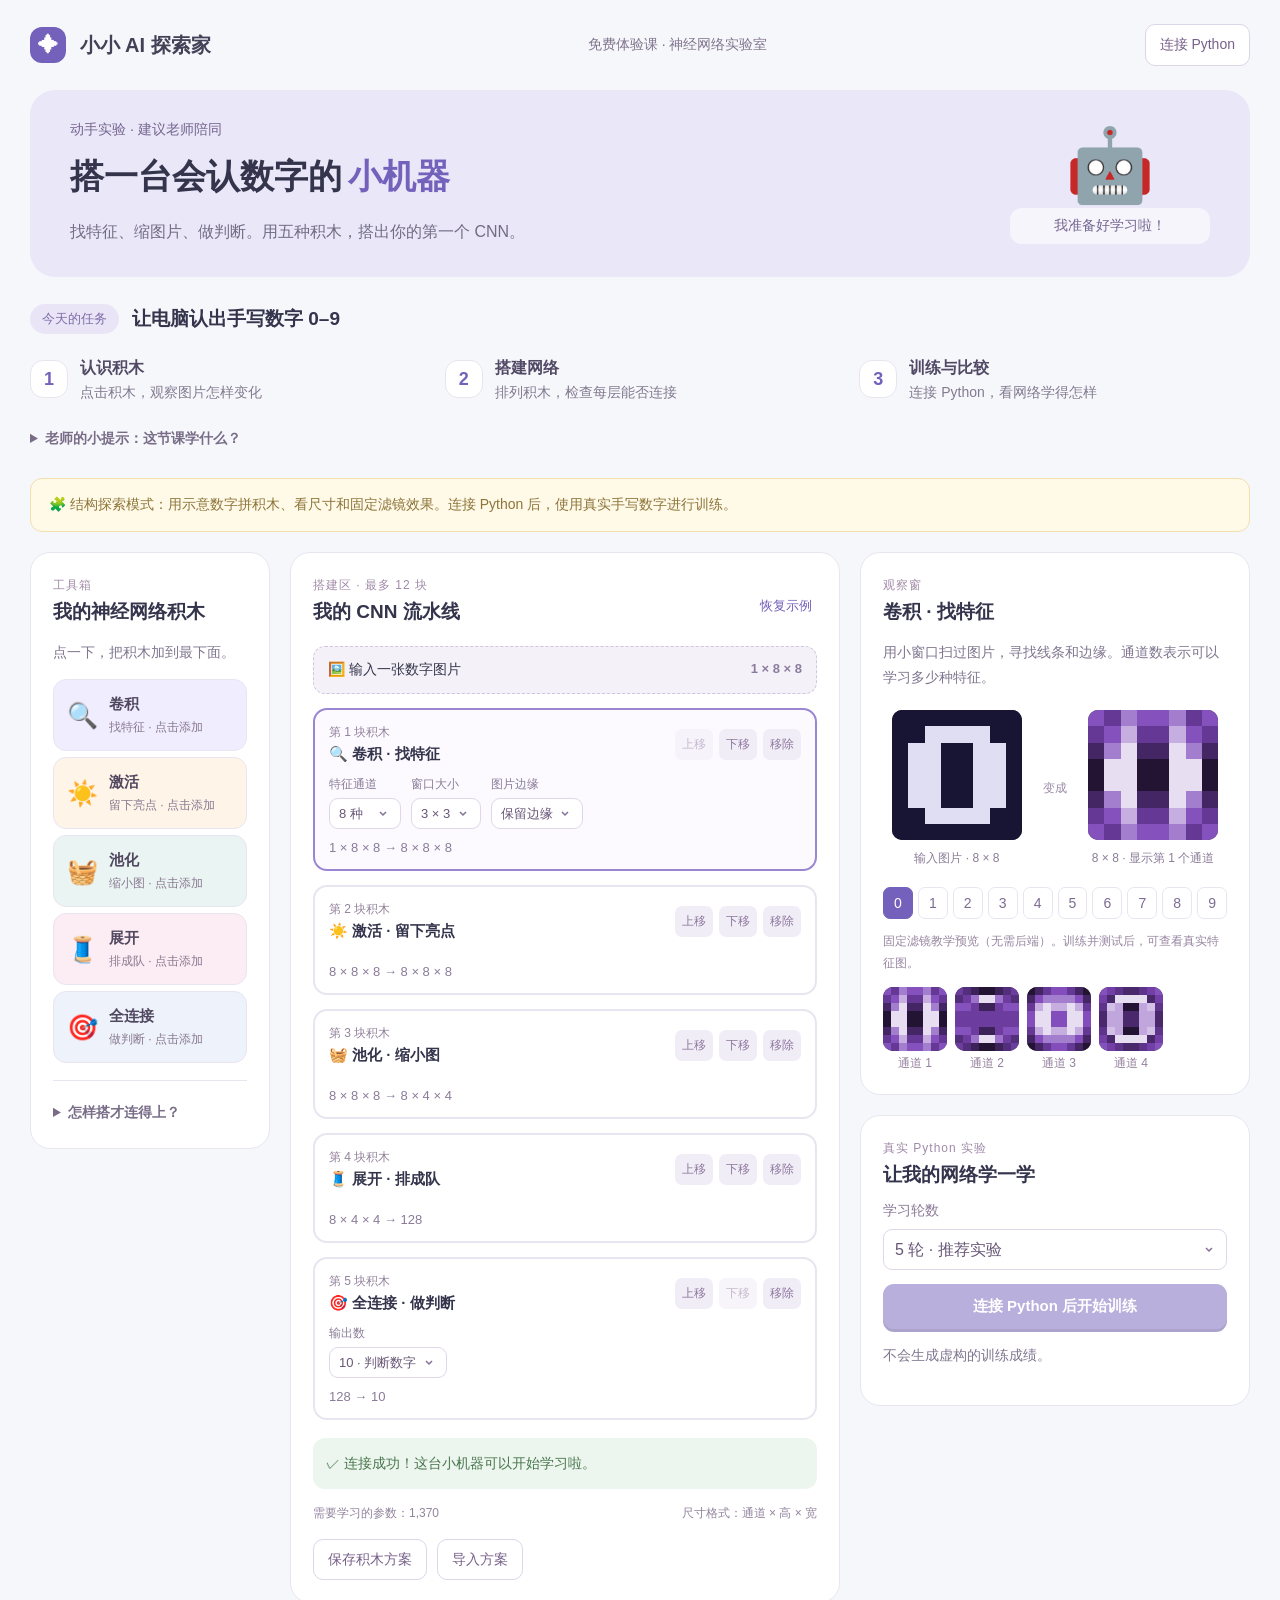
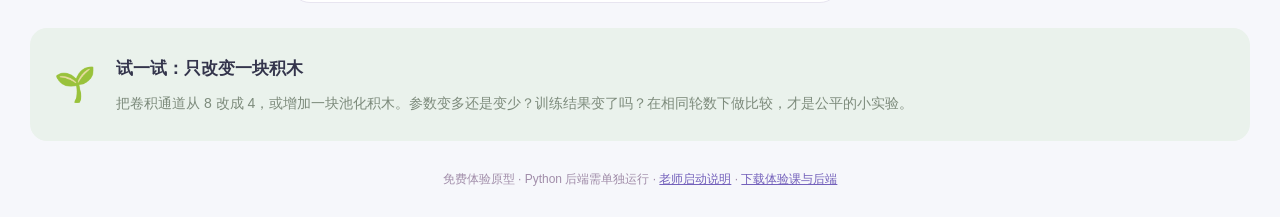
==== cnn.html @ 0d221bbd "Add interactive CNN trial lesson and Python training backend" ====
<!doctype html>
<html lang="zh-CN"><head><meta charset="utf-8"><meta name="viewport" content="width=device-width,initial-scale=1"><title>小小 CNN 搭建师 · 免费体验课</title><meta name="description" content="拼接卷积、激活、池化、展开和全连接模块，用 Python 和 PyTorch 训练自己的数字识别网络。"><link rel="stylesheet" href="cnn.css"></head>
<body><header><a class="brand" href="index.html"><span>✦</span> 小小 AI 探索家</a><span class="course-label">免费体验课 · 神经网络实验室</span><button id="connection-button" class="secondary">连接 Python</button></header>
<main><section class="hero"><div><span class="eyebrow">动手实验 · 建议老师陪同</span><h1>搭一台会认数字的<span>小机器</span></h1><p>找特征、缩图片、做判断。用五种积木，搭出你的第一个 CNN。</p></div><div class="hero-robot" aria-hidden="true">🤖<span>我准备好学习啦！</span></div></section>
<section class="lesson"><div class="lesson-head"><span class="pill">今天的任务</span><h2>让电脑认出手写数字 0–9</h2></div><div class="steps"><div><b>1</b><span><strong>认识积木</strong>点击积木，观察图片怎样变化</span></div><div><b>2</b><span><strong>搭建网络</strong>排列积木，检查每层能否连接</span></div><div><b>3</b><span><strong>训练与比较</strong>连接 Python，看网络学得怎样</span></div></div><details><summary>老师的小提示：这节课学什么？</summary><p>先用“找特征、缩小、展开、做判断”理解流程，再认识卷积、激活、池化和全连接的专业名称。建议第一次保持默认网络，只改变一个参数，比较两次实验。幼儿可由老师操作训练，重点观察图片的变化。</p><p>训练使用 sklearn 自带的 8×8 手写数字数据，固定划分 1437 张训练图片和 360 张测试图片。准确率来自独立测试图片，不保证每次都能识别正确。</p></details></section>
<div class="mode-banner" id="mode-banner" role="status">🧩 结构探索模式：用示意数字拼积木、看尺寸和固定滤镜效果。连接 Python 后，使用真实手写数字进行训练。</div>
<section class="workspace"><aside class="panel palette"><div class="panel-heading"><span class="small-label">工具箱</span><h2>我的神经网络积木</h2></div><p class="muted">点一下，把积木加到最下面。</p><div id="palette"></div><details class="guide"><summary>怎样搭才连得上？</summary><p>卷积 / 激活 / 池化 → 展开 → 全连接。</p><p>最后一块全连接的输出数要设成 10，表示数字 0–9。先试默认组合，再慢慢改。</p></details></aside>
<section class="panel builder"><div class="panel-heading builder-heading"><div><span class="small-label">搭建区 · 最多 12 块</span><h2>我的 CNN 流水线</h2></div><button class="text-button" id="reset">恢复示例</button></div><div class="input-node"><span>🖼️ 输入一张数字图片</span><b>1 × 8 × 8</b></div><div id="layers"></div><div id="validation" class="validation" role="status"></div><div class="network-stats"><span id="param-count"></span><span>尺寸格式：通道 × 高 × 宽</span></div><div class="file-controls"><button id="export" class="secondary">保存积木方案</button><label class="file-button">导入方案<input id="import" type="file" accept=".json,application/json"></label></div></section>
<aside class="right-column"><section class="panel observer"><div class="panel-heading"><span class="small-label">观察窗</span><h2 id="observer-title">图片怎样变了？</h2></div><p class="muted" id="observer-desc">点击一块积木，看看它的作用。</p><div class="image-pair"><div><canvas id="input-canvas" width="160" height="160" aria-label="输入数字图片"></canvas><small>输入图片 · 8 × 8</small></div><span class="separator">变成</span><div><canvas id="output-canvas" width="160" height="160" aria-label="当前层的输出"></canvas><small id="output-size">输出特征图</small></div></div><div class="sample-choices" id="sample-choices" role="group" aria-label="选择数字图片"></div><p class="notice" id="preview-note">这里使用固定滤镜演示模块作用，不是训练后的结果。</p><div id="feature-maps" class="feature-maps"></div></section>
<section class="panel training"><div class="panel-heading"><span class="small-label">真实 Python 实验</span><h2>让我的网络学一学</h2></div><label for="epochs">学习轮数</label><select id="epochs"><option value="1">1 轮 · 快速看看</option><option value="3">3 轮 · 小试身手</option><option value="5" selected>5 轮 · 推荐实验</option><option value="8">8 轮 · 多学一会儿</option></select><button id="train" class="primary" disabled>连接 Python 后开始训练</button><button id="cancel" class="secondary" hidden>停止这次实验</button><p id="training-status" class="muted" aria-live="polite">不会生成虚构的训练成绩。</p><div id="metrics" hidden><div class="metrics-row"><div><small>测试集准确率</small><strong id="accuracy">—</strong></div><div><small>训练损失</small><strong id="loss">—</strong></div></div><svg id="chart" viewBox="0 0 300 110" role="img" aria-label="各轮测试准确率变化"></svg><p class="notice">横轴：学习轮次 · 纵轴：测试准确率（0–100%）。训练损失越低，表示模型对训练图片的判断更接近正确答案。</p></div><div id="prediction" class="prediction" hidden></div><div id="history" class="history"></div></section></aside></section>
<section class="challenge"><span>🌱</span><div><h2>试一试：只改变一块积木</h2><p>把卷积通道从 8 改成 4，或增加一块池化积木。参数变多还是变少？训练结果变了吗？在相同轮数下做比较，才是公平的小实验。</p></div></section><footer>免费体验原型 · Python 后端需单独运行 · <a href="cnn-backend/使用说明.txt">老师启动说明</a> · <a href="cnn-backend/体验课源码.zip">下载体验课与后端</a></footer></main>
<dialog id="connection"><div class="dialog-heading"><h2>连接 Python 实验室</h2><button id="close-connection" class="text-button" aria-label="关闭">关闭</button></div><p>网页负责拼积木，Python 负责真实训练。先按启动说明运行老师电脑上的后端。</p><form id="connect-form"><label for="api-url">后端地址</label><input id="api-url" type="url" required placeholder="http://127.0.0.1:8000"><label for="api-token">连接口令（老师设置后才需要）</label><input id="api-token" type="password" autocomplete="off" placeholder="只在当前页面内存中使用"><p class="notice">本机实验推荐直接打开 Python 提供的页面，避免浏览器限制从 HTTPS 网站访问本机。云端后端请使用 HTTPS。</p><div class="dialog-actions"><button class="primary" id="connect-submit">检查并连接</button><button type="button" class="secondary" id="disconnect">断开连接</button></div></form><p id="connection-status" role="status"></p><p><a href="http://127.0.0.1:8000/" target="_blank" rel="noopener noreferrer">已启动本机后端？打开本机体验课</a></p><p><a href="cnn-backend/使用说明.txt">查看启动说明</a></p></dialog><div id="toast" role="status"></div><script src="cnn-core.js"></script><script src="cnn.js"></script></body></html>
---- cnn.css ----
:root{font-family:"Microsoft YaHei","PingFang SC",sans-serif;color:#34354c;background:#f6f7fb;font-size:16px;--purple:#7461bb;--line:#e8e5f0}*{box-sizing:border-box}body{margin:0}button,input,select{font:inherit}button,a,input,select,summary{touch-action:manipulation}button{cursor:pointer;transition:background .15s,transform .15s}button:hover:not(:disabled){transform:translateY(-1px)}button:disabled{opacity:.5;cursor:not-allowed}button:focus-visible,a:focus-visible,input:focus-visible,select:focus-visible,summary:focus-visible{outline:3px solid #987acb;outline-offset:3px}button[hidden],[hidden]{display:none!important}header{max-width:1440px;margin:auto;height:90px;padding:0 30px;display:flex;align-items:center;justify-content:space-between;gap:18px}.brand{font-weight:bold;color:#434057;text-decoration:none;font-size:20px}.brand>span{display:inline-grid;place-items:center;width:36px;height:36px;background:var(--purple);color:white;border-radius:12px;margin-right:8px}.course-label{font-size:14px;color:#81758e}main{max-width:1440px;margin:auto;padding:0 30px}.hero{border-radius:25px;background:#eae7f8;display:flex;align-items:center;justify-content:space-between;padding:30px 40px;gap:20px}.eyebrow{color:#76658f;font-size:14px}h1{font-size:34px;margin:12px 0;line-height:1.5}h1 span{color:var(--purple);margin-left:6px}.hero p{color:#736c85;line-height:1.8;margin-bottom:0}.hero-robot{font-size:72px;text-align:center;min-width:200px}.hero-robot span{display:block;font-size:14px;color:#76658f;background:#fff9;border-radius:12px;padding:9px}h2{font-size:19px;line-height:1.5;margin:4px 0 12px}.lesson{margin:27px 0}.lesson-head{display:flex;align-items:center;gap:13px}.lesson-head h2{margin:0}.pill{font-size:13px;color:#7e6caa;background:#eae5f6;padding:6px 12px;border-radius:20px}.steps{display:grid;grid-template-columns:repeat(3,1fr);gap:24px;margin:20px 0}.steps>div{display:flex;gap:12px;align-items:center;font-size:14px;color:#837a90;line-height:1.7}.steps b{width:38px;height:38px;display:grid;place-items:center;background:#fff;border:1px solid var(--line);border-radius:13px;flex-shrink:0;color:var(--purple);font-size:18px}.steps strong{display:block;color:#524a65;font-size:16px}details{font-size:14px;color:#786c87;line-height:1.9}summary{cursor:pointer;font-weight:bold}details p{margin:10px 0}.mode-banner{background:#fff9e8;border:1px solid #f2dfad;color:#8d7538;border-radius:12px;padding:13px 18px;font-size:14px;line-height:1.8;margin:20px 0}.mode-banner.connected{background:#edf6ee;border-color:#d5e8d6;color:#477654}.workspace{display:grid;grid-template-columns:240px minmax(310px,1fr) minmax(320px,390px);gap:20px;align-items:start}.panel{border:1px solid var(--line);border-radius:20px;background:#fff;padding:22px;min-width:0}.panel-heading{margin-bottom:8px}.small-label{font-size:12px;letter-spacing:1px;color:#a08ba8}.muted{font-size:14px;line-height:1.8;color:#80768f}.palette-button{width:100%;text-align:left;border:1px solid var(--line);border-radius:13px;margin:6px 0;padding:13px;background:#fbfaff;color:#514860;min-height:72px;display:flex;gap:11px;align-items:center}.palette-button>span{font-size:25px}.palette-button strong{display:block;font-size:15px}.palette-button small{display:block;font-size:12px;color:#897890;margin-top:5px}.palette-button.conv{background:#f0edff}.palette-button.relu{background:#fff4e8}.palette-button.pool{background:#eaf5f3}.palette-button.flatten{background:#fcecf3}.palette-button.dense{background:#edf2fb}.guide{border-top:1px solid var(--line);padding-top:18px;margin-top:17px}.builder-heading{display:flex;justify-content:space-between;gap:12px;align-items:center}.text-button{background:none;border:0;color:var(--purple);font-size:13px;padding:5px}.input-node{background:#f4f2f8;border:1px dashed #cfc5e1;border-radius:12px;padding:14px;display:flex;justify-content:space-between;gap:12px;font-size:14px}.input-node b{font-size:13px;color:#8c7b9f}.layer{margin-top:14px;border:2px solid #e9e5f0;border-radius:14px;padding:14px;position:relative;cursor:pointer}.layer.selected{border-color:#9b86d1;background:#fcfaff}.layer.bad{border-color:#d9959e}.layer-header{display:flex;align-items:center;justify-content:space-between;gap:7px}.layer-header strong{font-size:15px}.layer-index{font-size:12px;color:#93839c;display:block;margin-bottom:4px}.layer-actions{display:flex;gap:6px}.layer-actions button{border:0;border-radius:7px;padding:7px;background:#f1edf7;color:#8d779d;font-size:12px}.layer-shape{font-size:13px;color:#8a7a98;margin-top:11px}.layer-options{display:flex;flex-wrap:wrap;gap:10px;margin-top:12px}.layer-options label{font-size:12px;color:#8b7c98;display:block}.layer-options select{width:auto;display:block;margin-top:5px;padding:7px 29px 7px 9px;font-size:13px}.layer-options input{width:auto}.validation{font-size:14px;background:#edf6ee;color:#48764d;padding:13px;border-radius:12px;line-height:1.8;margin-top:18px}.validation.error{background:#fff0ef;color:#9b5861}.network-stats{display:flex;justify-content:space-between;gap:8px;flex-wrap:wrap;font-size:12px;color:#93849e;line-height:1.8;margin:14px 0}.file-controls{display:flex;gap:10px;flex-wrap:wrap}.secondary,.file-button{border:1px solid #ddd5e9;background:#fff;border-radius:10px;padding:10px 14px;color:#776089;font-size:14px;display:inline-block;line-height:1.4}.file-button{cursor:pointer}.file-button input{display:none}.primary{border:0;background:var(--purple);color:white;border-radius:11px;padding:13px 18px;font-weight:bold;box-shadow:0 3px 0 #5c4a9a}.right-column{display:grid;gap:20px}.image-pair{display:flex;gap:12px;justify-content:space-between;align-items:center;margin:20px 0}.image-pair>div{flex:1;min-width:0;text-align:center}canvas{width:100%;max-width:130px;aspect-ratio:1;background:#202333;image-rendering:pixelated;border-radius:10px;display:block;margin:auto}.image-pair small{font-size:12px;display:block;color:#8b7d98;margin-top:10px}.separator{font-size:12px;color:#9a8aa6}.sample-choices{display:flex;gap:5px;flex-wrap:wrap}.sample-choices button{min-width:26px;min-height:32px;border:1px solid var(--line);border-radius:7px;background:white;color:#7c6c93;flex:1;font-size:14px}.sample-choices button.selected{background:var(--purple);color:white;border-color:var(--purple)}.notice{font-size:12px;color:#96859f;line-height:1.8}.feature-maps{display:flex;gap:8px;margin-top:12px;flex-wrap:wrap}.feature-maps>div{max-width:64px;flex:1;font-size:12px;text-align:center;color:#94819d}.feature-maps canvas{margin-bottom:4px;min-width:40px}.training label{font-size:14px;color:#8c7a98}select,input{border:1px solid #e0d7e9;border-radius:9px;background:white;color:#685677;padding:11px;width:100%}select{appearance:none;background-image:url("data:image/svg+xml,%3Csvg xmlns='http://www.w3.org/2000/svg' width='12' height='12' viewBox='0 0 12 12'%3E%3Cpath d='m3 4 3 3 3-3' fill='none' stroke='%23847198' stroke-width='1.5'/%3E%3C/svg%3E");background-repeat:no-repeat;background-position:right 11px center;padding-right:30px}.training select{margin:9px 0 14px}.training>.primary{width:100%;font-size:15px}.training>.secondary{width:100%;margin-top:12px}.metrics-row{display:flex;justify-content:space-between;gap:12px}.metrics-row small{display:block;font-size:12px;color:#95839f}.metrics-row strong{display:block;font-size:28px;color:var(--purple);margin-top:8px}#chart{width:100%;margin-top:15px;background:#f9f7fc;border-radius:12px}.prediction{background:#f1edf9;border-radius:12px;padding:14px;font-size:14px;color:#7e6495;line-height:1.9}.prediction strong{font-size:21px}.history{font-size:12px;color:#8c7b9b;line-height:1.8;margin-top:15px}.history-item{border-top:1px dashed var(--line);padding-top:10px;margin-top:10px}.challenge{margin-top:25px;padding:24px;background:#eaf2ec;border-radius:17px;display:flex;gap:20px;align-items:center}.challenge>span{font-size:34px}.challenge h2{font-size:17px;margin-bottom:8px}.challenge p{font-size:14px;color:#7d8b7c;line-height:1.9;margin:0}footer{text-align:center;color:#a18da9;font-size:12px;padding:26px 0;line-height:2}a{color:var(--purple)}dialog{border:0;border-radius:22px;width:min(580px,94vw);padding:26px;color:#5b4f6e;max-height:90vh;box-shadow:0 20px 90px #27203733}dialog::backdrop{background:#29203966;backdrop-filter:blur(3px)}dialog p{font-size:14px;line-height:1.9}.dialog-heading{display:flex;justify-content:space-between;align-items:center}.dialog-heading h2{margin:0}dialog label{display:block;font-size:14px;margin:15px 0 8px}.dialog-actions{display:flex;gap:12px;flex-wrap:wrap}#toast{position:fixed;bottom:28px;left:50%;transform:translateX(-50%);max-width:90vw;display:none;border-radius:13px;background:#5e4c79;color:white;padding:12px 20px;z-index:5;font-size:14px}.empty{padding:25px;color:#9681a2;text-align:center;font-size:14px;line-height:1.9}@media(max-width:1160px){.workspace{grid-template-columns:200px 1fr}.right-column{grid-column:1/-1;grid-template-columns:1fr 1fr}.hero h1{font-size:29px}.palette{padding:17px}.hero-robot{min-width:160px}}@media(max-width:680px){header{height:auto;padding:18px;flex-wrap:wrap}.brand{font-size:17px}.course-label{order:3;width:100%;font-size:13px}main{padding:0 15px}.hero{padding:23px}.hero h1{font-size:25px}.hero p{font-size:14px}.hero-robot{display:none}.steps{grid-template-columns:1fr;gap:13px}.lesson-head{align-items:flex-start}.lesson-head h2{font-size:18px}.pill{white-space:nowrap}.workspace{grid-template-columns:1fr}.right-column{grid-template-columns:1fr}.palette{padding:18px}.palette .muted{margin:5px 0}.palette #palette{display:grid;grid-template-columns:1fr 1fr;gap:8px}.palette-button{margin:0;min-height:67px;padding:10px;gap:8px}.palette-button>span{font-size:22px}.palette-button strong{font-size:14px}.palette-button small{font-size:12px}.guide{margin-top:12px;padding-top:12px}.layer-actions button{padding:8px}.panel{padding:19px}.challenge{padding:19px}.challenge>span{display:none}.image-pair canvas{max-width:145px}footer{font-size:12px}.steps strong{font-size:15px}}@media(prefers-reduced-motion:reduce){*{scroll-behavior:auto!important;transition:none!important}}
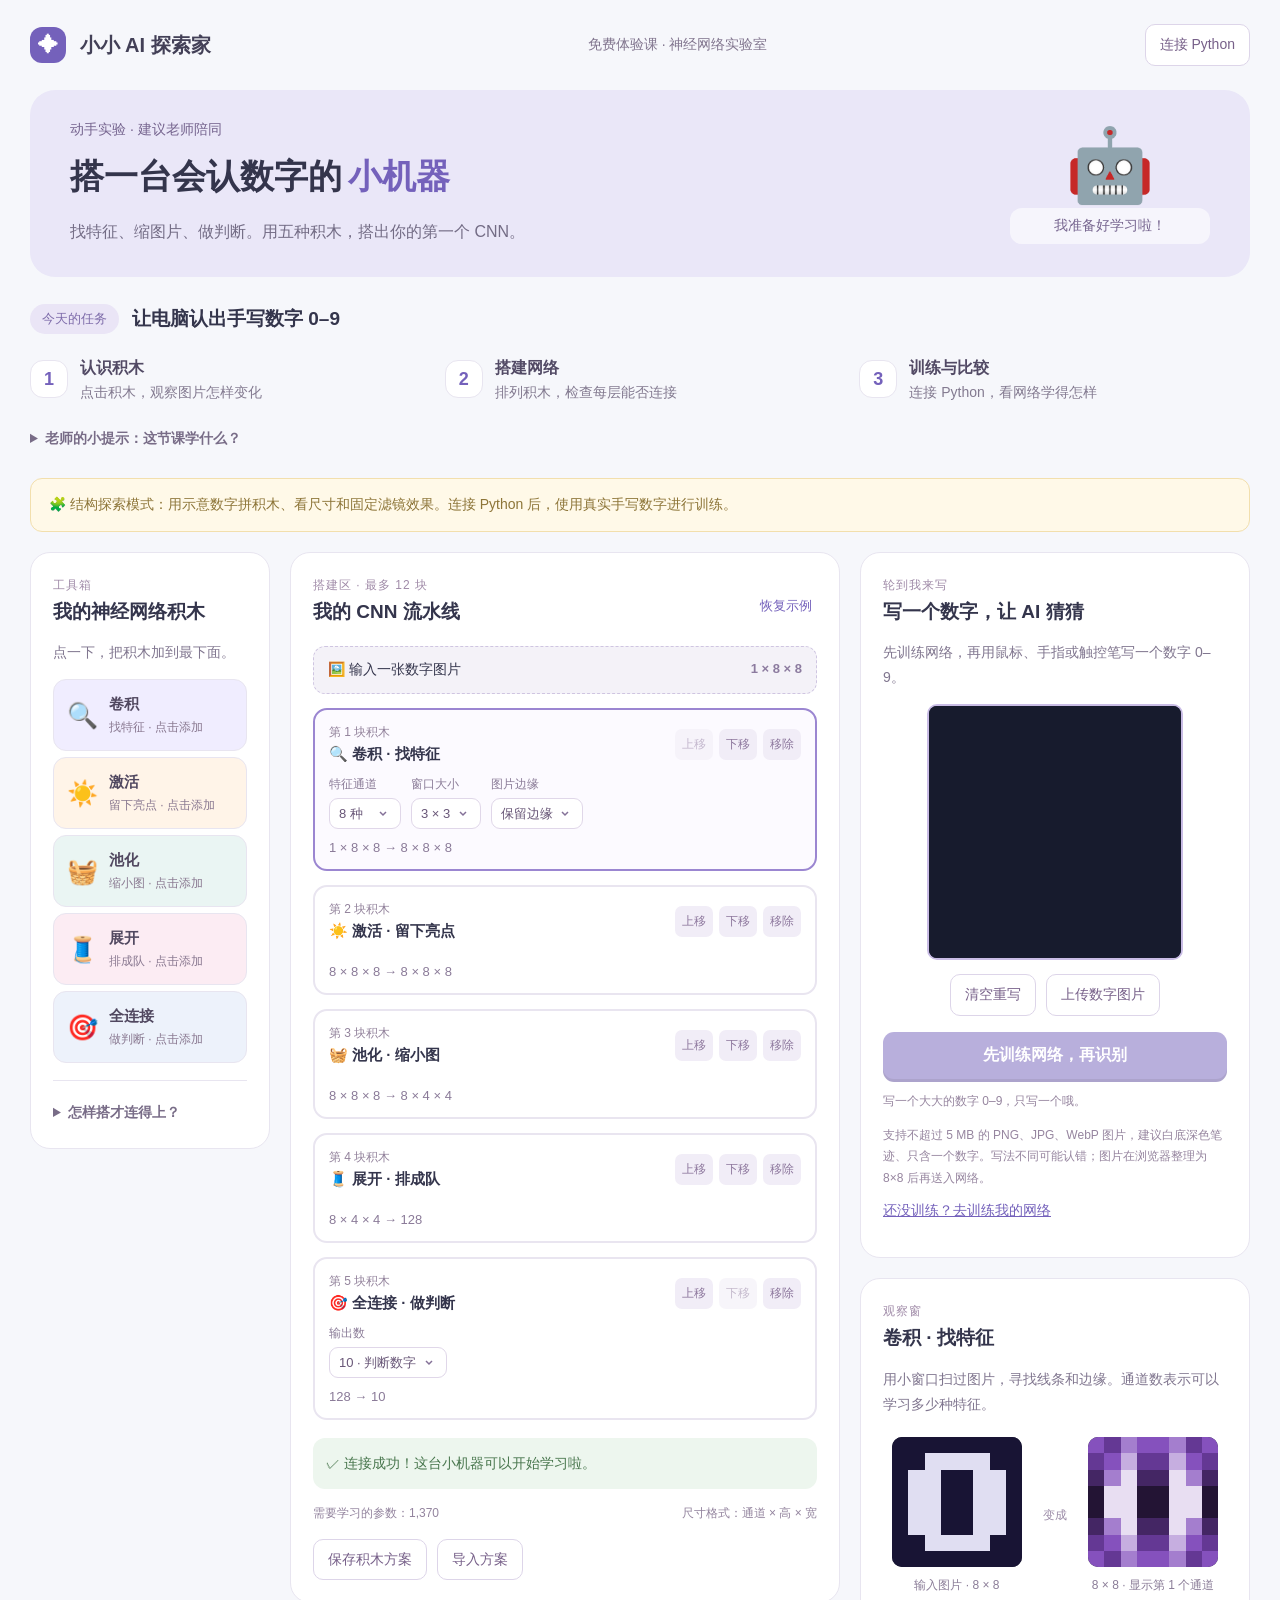
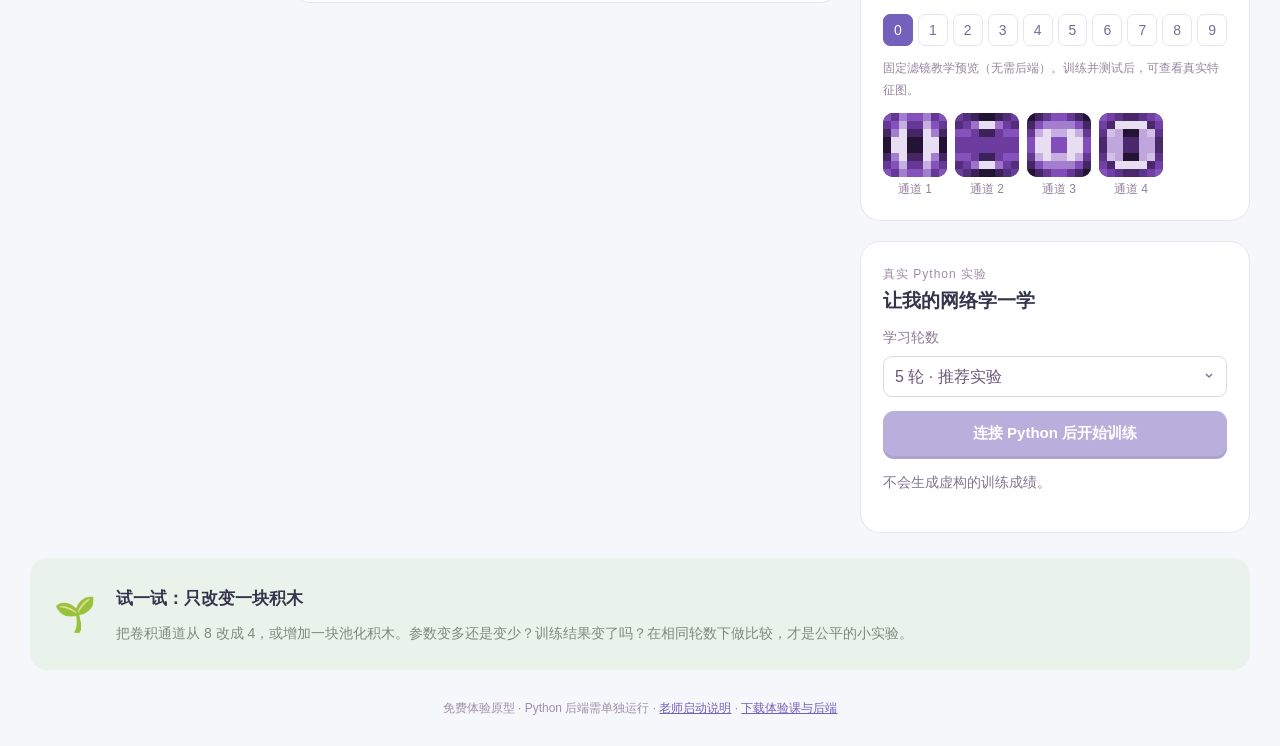
==== commit 3c443130: "Add handwriting canvas and digit image recognition to CNN lesson" ====
--- a/cnn.html
+++ b/cnn.html
@@ -1,12 +1,12 @@
 <!doctype html>
-<html lang="zh-CN"><head><meta charset="utf-8"><meta name="viewport" content="width=device-width,initial-scale=1"><title>小小 CNN 搭建师 · 免费体验课</title><meta name="description" content="拼接卷积、激活、池化、展开和全连接模块，用 Python 和 PyTorch 训练自己的数字识别网络。"><link rel="stylesheet" href="cnn.css"></head>
+<html lang="zh-CN"><head><meta charset="utf-8"><meta name="viewport" content="width=device-width,initial-scale=1"><title>小小 CNN 搭建师 · 免费体验课</title><meta name="description" content="拼接卷积、激活、池化、展开和全连接模块，用 Python 和 PyTorch 训练自己的数字识别网络。"><link rel="stylesheet" href="cnn.css?v=handwrite1"></head>
 <body><header><a class="brand" href="index.html"><span>✦</span> 小小 AI 探索家</a><span class="course-label">免费体验课 · 神经网络实验室</span><button id="connection-button" class="secondary">连接 Python</button></header>
 <main><section class="hero"><div><span class="eyebrow">动手实验 · 建议老师陪同</span><h1>搭一台会认数字的<span>小机器</span></h1><p>找特征、缩图片、做判断。用五种积木，搭出你的第一个 CNN。</p></div><div class="hero-robot" aria-hidden="true">🤖<span>我准备好学习啦！</span></div></section>
 <section class="lesson"><div class="lesson-head"><span class="pill">今天的任务</span><h2>让电脑认出手写数字 0–9</h2></div><div class="steps"><div><b>1</b><span><strong>认识积木</strong>点击积木，观察图片怎样变化</span></div><div><b>2</b><span><strong>搭建网络</strong>排列积木，检查每层能否连接</span></div><div><b>3</b><span><strong>训练与比较</strong>连接 Python，看网络学得怎样</span></div></div><details><summary>老师的小提示：这节课学什么？</summary><p>先用“找特征、缩小、展开、做判断”理解流程，再认识卷积、激活、池化和全连接的专业名称。建议第一次保持默认网络，只改变一个参数，比较两次实验。幼儿可由老师操作训练，重点观察图片的变化。</p><p>训练使用 sklearn 自带的 8×8 手写数字数据，固定划分 1437 张训练图片和 360 张测试图片。准确率来自独立测试图片，不保证每次都能识别正确。</p></details></section>
 <div class="mode-banner" id="mode-banner" role="status">🧩 结构探索模式：用示意数字拼积木、看尺寸和固定滤镜效果。连接 Python 后，使用真实手写数字进行训练。</div>
 <section class="workspace"><aside class="panel palette"><div class="panel-heading"><span class="small-label">工具箱</span><h2>我的神经网络积木</h2></div><p class="muted">点一下，把积木加到最下面。</p><div id="palette"></div><details class="guide"><summary>怎样搭才连得上？</summary><p>卷积 / 激活 / 池化 → 展开 → 全连接。</p><p>最后一块全连接的输出数要设成 10，表示数字 0–9。先试默认组合，再慢慢改。</p></details></aside>
 <section class="panel builder"><div class="panel-heading builder-heading"><div><span class="small-label">搭建区 · 最多 12 块</span><h2>我的 CNN 流水线</h2></div><button class="text-button" id="reset">恢复示例</button></div><div class="input-node"><span>🖼️ 输入一张数字图片</span><b>1 × 8 × 8</b></div><div id="layers"></div><div id="validation" class="validation" role="status"></div><div class="network-stats"><span id="param-count"></span><span>尺寸格式：通道 × 高 × 宽</span></div><div class="file-controls"><button id="export" class="secondary">保存积木方案</button><label class="file-button">导入方案<input id="import" type="file" accept=".json,application/json"></label></div></section>
-<aside class="right-column"><section class="panel observer"><div class="panel-heading"><span class="small-label">观察窗</span><h2 id="observer-title">图片怎样变了？</h2></div><p class="muted" id="observer-desc">点击一块积木，看看它的作用。</p><div class="image-pair"><div><canvas id="input-canvas" width="160" height="160" aria-label="输入数字图片"></canvas><small>输入图片 · 8 × 8</small></div><span class="separator">变成</span><div><canvas id="output-canvas" width="160" height="160" aria-label="当前层的输出"></canvas><small id="output-size">输出特征图</small></div></div><div class="sample-choices" id="sample-choices" role="group" aria-label="选择数字图片"></div><p class="notice" id="preview-note">这里使用固定滤镜演示模块作用，不是训练后的结果。</p><div id="feature-maps" class="feature-maps"></div></section>
-<section class="panel training"><div class="panel-heading"><span class="small-label">真实 Python 实验</span><h2>让我的网络学一学</h2></div><label for="epochs">学习轮数</label><select id="epochs"><option value="1">1 轮 · 快速看看</option><option value="3">3 轮 · 小试身手</option><option value="5" selected>5 轮 · 推荐实验</option><option value="8">8 轮 · 多学一会儿</option></select><button id="train" class="primary" disabled>连接 Python 后开始训练</button><button id="cancel" class="secondary" hidden>停止这次实验</button><p id="training-status" class="muted" aria-live="polite">不会生成虚构的训练成绩。</p><div id="metrics" hidden><div class="metrics-row"><div><small>测试集准确率</small><strong id="accuracy">—</strong></div><div><small>训练损失</small><strong id="loss">—</strong></div></div><svg id="chart" viewBox="0 0 300 110" role="img" aria-label="各轮测试准确率变化"></svg><p class="notice">横轴：学习轮次 · 纵轴：测试准确率（0–100%）。训练损失越低，表示模型对训练图片的判断更接近正确答案。</p></div><div id="prediction" class="prediction" hidden></div><div id="history" class="history"></div></section></aside></section>
+<aside class="right-column"><section class="panel handwriting"><div class="panel-heading"><span class="small-label">轮到我来写</span><h2>写一个数字，让 AI 猜猜</h2></div><p class="muted">先训练网络，再用鼠标、手指或触控笔写一个数字 0–9。</p><canvas id="handwriting-canvas" width="256" height="256" aria-label="手写数字画板，可使用鼠标、手指或触控笔书写"></canvas><div class="handwriting-actions"><button id="clear-handwriting" class="secondary">清空重写</button><button id="upload-handwriting-button" class="secondary">上传数字图片</button><input id="upload-handwriting" type="file" accept="image/png,image/jpeg,image/webp" hidden></div><button id="recognize-handwriting" class="primary" disabled>先训练网络，再识别</button><p id="handwriting-status" class="notice" role="status">写一个大大的数字 0–9，只写一个哦。</p><p class="notice">支持不超过 5 MB 的 PNG、JPG、WebP 图片，建议白底深色笔迹、只含一个数字。写法不同可能认错；图片在浏览器整理为 8×8 后再送入网络。</p><a class="train-shortcut" href="#training-panel">还没训练？去训练我的网络</a><div id="prediction" class="prediction" hidden></div></section><section class="panel observer"><div class="panel-heading"><span class="small-label">观察窗</span><h2 id="observer-title">图片怎样变了？</h2></div><p class="muted" id="observer-desc">点击一块积木，看看它的作用。</p><div class="image-pair"><div><canvas id="input-canvas" width="160" height="160" aria-label="输入数字图片"></canvas><small>输入图片 · 8 × 8</small></div><span class="separator">变成</span><div><canvas id="output-canvas" width="160" height="160" aria-label="当前层的输出"></canvas><small id="output-size">输出特征图</small></div></div><div class="sample-choices" id="sample-choices" role="group" aria-label="选择数字图片"></div><p class="notice" id="preview-note">这里使用固定滤镜演示模块作用，不是训练后的结果。</p><div id="feature-maps" class="feature-maps"></div></section>
+<section class="panel training" id="training-panel"><div class="panel-heading"><span class="small-label">真实 Python 实验</span><h2>让我的网络学一学</h2></div><label for="epochs">学习轮数</label><select id="epochs"><option value="1">1 轮 · 快速看看</option><option value="3">3 轮 · 小试身手</option><option value="5" selected>5 轮 · 推荐实验</option><option value="8">8 轮 · 多学一会儿</option></select><button id="train" class="primary" disabled>连接 Python 后开始训练</button><button id="cancel" class="secondary" hidden>停止这次实验</button><p id="training-status" class="muted" aria-live="polite">不会生成虚构的训练成绩。</p><div id="metrics" hidden><div class="metrics-row"><div><small>测试集准确率</small><strong id="accuracy">—</strong></div><div><small>训练损失</small><strong id="loss">—</strong></div></div><svg id="chart" viewBox="0 0 300 110" role="img" aria-label="各轮测试准确率变化"></svg><p class="notice">横轴：学习轮次 · 纵轴：测试准确率（0–100%）。训练损失越低，表示模型对训练图片的判断更接近正确答案。</p></div><div id="history" class="history"></div></section></aside></section>
 <section class="challenge"><span>🌱</span><div><h2>试一试：只改变一块积木</h2><p>把卷积通道从 8 改成 4，或增加一块池化积木。参数变多还是变少？训练结果变了吗？在相同轮数下做比较，才是公平的小实验。</p></div></section><footer>免费体验原型 · Python 后端需单独运行 · <a href="cnn-backend/使用说明.txt">老师启动说明</a> · <a href="cnn-backend/体验课源码.zip">下载体验课与后端</a></footer></main>
-<dialog id="connection"><div class="dialog-heading"><h2>连接 Python 实验室</h2><button id="close-connection" class="text-button" aria-label="关闭">关闭</button></div><p>网页负责拼积木，Python 负责真实训练。先按启动说明运行老师电脑上的后端。</p><form id="connect-form"><label for="api-url">后端地址</label><input id="api-url" type="url" required placeholder="http://127.0.0.1:8000"><label for="api-token">连接口令（老师设置后才需要）</label><input id="api-token" type="password" autocomplete="off" placeholder="只在当前页面内存中使用"><p class="notice">本机实验推荐直接打开 Python 提供的页面，避免浏览器限制从 HTTPS 网站访问本机。云端后端请使用 HTTPS。</p><div class="dialog-actions"><button class="primary" id="connect-submit">检查并连接</button><button type="button" class="secondary" id="disconnect">断开连接</button></div></form><p id="connection-status" role="status"></p><p><a href="http://127.0.0.1:8000/" target="_blank" rel="noopener noreferrer">已启动本机后端？打开本机体验课</a></p><p><a href="cnn-backend/使用说明.txt">查看启动说明</a></p></dialog><div id="toast" role="status"></div><script src="cnn-core.js"></script><script src="cnn.js"></script></body></html>
+<dialog id="connection"><div class="dialog-heading"><h2>连接 Python 实验室</h2><button id="close-connection" class="text-button" aria-label="关闭">关闭</button></div><p>网页负责拼积木，Python 负责真实训练。先按启动说明运行老师电脑上的后端。</p><form id="connect-form"><label for="api-url">后端地址</label><input id="api-url" type="url" required placeholder="http://127.0.0.1:8000"><label for="api-token">连接口令（老师设置后才需要）</label><input id="api-token" type="password" autocomplete="off" placeholder="只在当前页面内存中使用"><p class="notice">本机实验推荐直接打开 Python 提供的页面，避免浏览器限制从 HTTPS 网站访问本机。云端后端请使用 HTTPS。</p><div class="dialog-actions"><button class="primary" id="connect-submit">检查并连接</button><button type="button" class="secondary" id="disconnect">断开连接</button></div></form><p id="connection-status" role="status"></p><p><a href="http://127.0.0.1:8000/" target="_blank" rel="noopener noreferrer">已启动本机后端？打开本机体验课</a></p><p><a href="cnn-backend/使用说明.txt">查看启动说明</a></p></dialog><div id="toast" role="status"></div><script src="cnn-core.js?v=handwrite1"></script><script src="cnn-handwriting.js?v=handwrite1"></script><script src="cnn.js?v=handwrite1"></script></body></html>
--- a/cnn.css
+++ b/cnn.css
@@ -1 +1,3 @@
 :root{font-family:"Microsoft YaHei","PingFang SC",sans-serif;color:#34354c;background:#f6f7fb;font-size:16px;--purple:#7461bb;--line:#e8e5f0}*{box-sizing:border-box}body{margin:0}button,input,select{font:inherit}button,a,input,select,summary{touch-action:manipulation}button{cursor:pointer;transition:background .15s,transform .15s}button:hover:not(:disabled){transform:translateY(-1px)}button:disabled{opacity:.5;cursor:not-allowed}button:focus-visible,a:focus-visible,input:focus-visible,select:focus-visible,summary:focus-visible{outline:3px solid #987acb;outline-offset:3px}button[hidden],[hidden]{display:none!important}header{max-width:1440px;margin:auto;height:90px;padding:0 30px;display:flex;align-items:center;justify-content:space-between;gap:18px}.brand{font-weight:bold;color:#434057;text-decoration:none;font-size:20px}.brand>span{display:inline-grid;place-items:center;width:36px;height:36px;background:var(--purple);color:white;border-radius:12px;margin-right:8px}.course-label{font-size:14px;color:#81758e}main{max-width:1440px;margin:auto;padding:0 30px}.hero{border-radius:25px;background:#eae7f8;display:flex;align-items:center;justify-content:space-between;padding:30px 40px;gap:20px}.eyebrow{color:#76658f;font-size:14px}h1{font-size:34px;margin:12px 0;line-height:1.5}h1 span{color:var(--purple);margin-left:6px}.hero p{color:#736c85;line-height:1.8;margin-bottom:0}.hero-robot{font-size:72px;text-align:center;min-width:200px}.hero-robot span{display:block;font-size:14px;color:#76658f;background:#fff9;border-radius:12px;padding:9px}h2{font-size:19px;line-height:1.5;margin:4px 0 12px}.lesson{margin:27px 0}.lesson-head{display:flex;align-items:center;gap:13px}.lesson-head h2{margin:0}.pill{font-size:13px;color:#7e6caa;background:#eae5f6;padding:6px 12px;border-radius:20px}.steps{display:grid;grid-template-columns:repeat(3,1fr);gap:24px;margin:20px 0}.steps>div{display:flex;gap:12px;align-items:center;font-size:14px;color:#837a90;line-height:1.7}.steps b{width:38px;height:38px;display:grid;place-items:center;background:#fff;border:1px solid var(--line);border-radius:13px;flex-shrink:0;color:var(--purple);font-size:18px}.steps strong{display:block;color:#524a65;font-size:16px}details{font-size:14px;color:#786c87;line-height:1.9}summary{cursor:pointer;font-weight:bold}details p{margin:10px 0}.mode-banner{background:#fff9e8;border:1px solid #f2dfad;color:#8d7538;border-radius:12px;padding:13px 18px;font-size:14px;line-height:1.8;margin:20px 0}.mode-banner.connected{background:#edf6ee;border-color:#d5e8d6;color:#477654}.workspace{display:grid;grid-template-columns:240px minmax(310px,1fr) minmax(320px,390px);gap:20px;align-items:start}.panel{border:1px solid var(--line);border-radius:20px;background:#fff;padding:22px;min-width:0}.panel-heading{margin-bottom:8px}.small-label{font-size:12px;letter-spacing:1px;color:#a08ba8}.muted{font-size:14px;line-height:1.8;color:#80768f}.palette-button{width:100%;text-align:left;border:1px solid var(--line);border-radius:13px;margin:6px 0;padding:13px;background:#fbfaff;color:#514860;min-height:72px;display:flex;gap:11px;align-items:center}.palette-button>span{font-size:25px}.palette-button strong{display:block;font-size:15px}.palette-button small{display:block;font-size:12px;color:#897890;margin-top:5px}.palette-button.conv{background:#f0edff}.palette-button.relu{background:#fff4e8}.palette-button.pool{background:#eaf5f3}.palette-button.flatten{background:#fcecf3}.palette-button.dense{background:#edf2fb}.guide{border-top:1px solid var(--line);padding-top:18px;margin-top:17px}.builder-heading{display:flex;justify-content:space-between;gap:12px;align-items:center}.text-button{background:none;border:0;color:var(--purple);font-size:13px;padding:5px}.input-node{background:#f4f2f8;border:1px dashed #cfc5e1;border-radius:12px;padding:14px;display:flex;justify-content:space-between;gap:12px;font-size:14px}.input-node b{font-size:13px;color:#8c7b9f}.layer{margin-top:14px;border:2px solid #e9e5f0;border-radius:14px;padding:14px;position:relative;cursor:pointer}.layer.selected{border-color:#9b86d1;background:#fcfaff}.layer.bad{border-color:#d9959e}.layer-header{display:flex;align-items:center;justify-content:space-between;gap:7px}.layer-header strong{font-size:15px}.layer-index{font-size:12px;color:#93839c;display:block;margin-bottom:4px}.layer-actions{display:flex;gap:6px}.layer-actions button{border:0;border-radius:7px;padding:7px;background:#f1edf7;color:#8d779d;font-size:12px}.layer-shape{font-size:13px;color:#8a7a98;margin-top:11px}.layer-options{display:flex;flex-wrap:wrap;gap:10px;margin-top:12px}.layer-options label{font-size:12px;color:#8b7c98;display:block}.layer-options select{width:auto;display:block;margin-top:5px;padding:7px 29px 7px 9px;font-size:13px}.layer-options input{width:auto}.validation{font-size:14px;background:#edf6ee;color:#48764d;padding:13px;border-radius:12px;line-height:1.8;margin-top:18px}.validation.error{background:#fff0ef;color:#9b5861}.network-stats{display:flex;justify-content:space-between;gap:8px;flex-wrap:wrap;font-size:12px;color:#93849e;line-height:1.8;margin:14px 0}.file-controls{display:flex;gap:10px;flex-wrap:wrap}.secondary,.file-button{border:1px solid #ddd5e9;background:#fff;border-radius:10px;padding:10px 14px;color:#776089;font-size:14px;display:inline-block;line-height:1.4}.file-button{cursor:pointer}.file-button input{display:none}.primary{border:0;background:var(--purple);color:white;border-radius:11px;padding:13px 18px;font-weight:bold;box-shadow:0 3px 0 #5c4a9a}.right-column{display:grid;gap:20px}.image-pair{display:flex;gap:12px;justify-content:space-between;align-items:center;margin:20px 0}.image-pair>div{flex:1;min-width:0;text-align:center}canvas{width:100%;max-width:130px;aspect-ratio:1;background:#202333;image-rendering:pixelated;border-radius:10px;display:block;margin:auto}.image-pair small{font-size:12px;display:block;color:#8b7d98;margin-top:10px}.separator{font-size:12px;color:#9a8aa6}.sample-choices{display:flex;gap:5px;flex-wrap:wrap}.sample-choices button{min-width:26px;min-height:32px;border:1px solid var(--line);border-radius:7px;background:white;color:#7c6c93;flex:1;font-size:14px}.sample-choices button.selected{background:var(--purple);color:white;border-color:var(--purple)}.notice{font-size:12px;color:#96859f;line-height:1.8}.feature-maps{display:flex;gap:8px;margin-top:12px;flex-wrap:wrap}.feature-maps>div{max-width:64px;flex:1;font-size:12px;text-align:center;color:#94819d}.feature-maps canvas{margin-bottom:4px;min-width:40px}.training label{font-size:14px;color:#8c7a98}select,input{border:1px solid #e0d7e9;border-radius:9px;background:white;color:#685677;padding:11px;width:100%}select{appearance:none;background-image:url("data:image/svg+xml,%3Csvg xmlns='http://www.w3.org/2000/svg' width='12' height='12' viewBox='0 0 12 12'%3E%3Cpath d='m3 4 3 3 3-3' fill='none' stroke='%23847198' stroke-width='1.5'/%3E%3C/svg%3E");background-repeat:no-repeat;background-position:right 11px center;padding-right:30px}.training select{margin:9px 0 14px}.training>.primary{width:100%;font-size:15px}.training>.secondary{width:100%;margin-top:12px}.metrics-row{display:flex;justify-content:space-between;gap:12px}.metrics-row small{display:block;font-size:12px;color:#95839f}.metrics-row strong{display:block;font-size:28px;color:var(--purple);margin-top:8px}#chart{width:100%;margin-top:15px;background:#f9f7fc;border-radius:12px}.prediction{background:#f1edf9;border-radius:12px;padding:14px;font-size:14px;color:#7e6495;line-height:1.9}.prediction strong{font-size:21px}.history{font-size:12px;color:#8c7b9b;line-height:1.8;margin-top:15px}.history-item{border-top:1px dashed var(--line);padding-top:10px;margin-top:10px}.challenge{margin-top:25px;padding:24px;background:#eaf2ec;border-radius:17px;display:flex;gap:20px;align-items:center}.challenge>span{font-size:34px}.challenge h2{font-size:17px;margin-bottom:8px}.challenge p{font-size:14px;color:#7d8b7c;line-height:1.9;margin:0}footer{text-align:center;color:#a18da9;font-size:12px;padding:26px 0;line-height:2}a{color:var(--purple)}dialog{border:0;border-radius:22px;width:min(580px,94vw);padding:26px;color:#5b4f6e;max-height:90vh;box-shadow:0 20px 90px #27203733}dialog::backdrop{background:#29203966;backdrop-filter:blur(3px)}dialog p{font-size:14px;line-height:1.9}.dialog-heading{display:flex;justify-content:space-between;align-items:center}.dialog-heading h2{margin:0}dialog label{display:block;font-size:14px;margin:15px 0 8px}.dialog-actions{display:flex;gap:12px;flex-wrap:wrap}#toast{position:fixed;bottom:28px;left:50%;transform:translateX(-50%);max-width:90vw;display:none;border-radius:13px;background:#5e4c79;color:white;padding:12px 20px;z-index:5;font-size:14px}.empty{padding:25px;color:#9681a2;text-align:center;font-size:14px;line-height:1.9}@media(max-width:1160px){.workspace{grid-template-columns:200px 1fr}.right-column{grid-column:1/-1;grid-template-columns:1fr 1fr}.hero h1{font-size:29px}.palette{padding:17px}.hero-robot{min-width:160px}}@media(max-width:680px){header{height:auto;padding:18px;flex-wrap:wrap}.brand{font-size:17px}.course-label{order:3;width:100%;font-size:13px}main{padding:0 15px}.hero{padding:23px}.hero h1{font-size:25px}.hero p{font-size:14px}.hero-robot{display:none}.steps{grid-template-columns:1fr;gap:13px}.lesson-head{align-items:flex-start}.lesson-head h2{font-size:18px}.pill{white-space:nowrap}.workspace{grid-template-columns:1fr}.right-column{grid-template-columns:1fr}.palette{padding:18px}.palette .muted{margin:5px 0}.palette #palette{display:grid;grid-template-columns:1fr 1fr;gap:8px}.palette-button{margin:0;min-height:67px;padding:10px;gap:8px}.palette-button>span{font-size:22px}.palette-button strong{font-size:14px}.palette-button small{font-size:12px}.guide{margin-top:12px;padding-top:12px}.layer-actions button{padding:8px}.panel{padding:19px}.challenge{padding:19px}.challenge>span{display:none}.image-pair canvas{max-width:145px}footer{font-size:12px}.steps strong{font-size:15px}}@media(prefers-reduced-motion:reduce){*{scroll-behavior:auto!important;transition:none!important}}
+
+.handwriting{text-align:left}.handwriting canvas{width:100%;max-width:256px;height:auto;touch-action:none;cursor:crosshair;image-rendering:auto;border:2px solid #c9bce5;background:#171b2d}.handwriting-actions{display:flex;justify-content:center;gap:10px;flex-wrap:wrap;margin:14px 0}.handwriting>.primary{width:100%;margin-top:2px}.train-shortcut{display:inline-block;font-size:14px;margin-bottom:15px}.handwriting .prediction{margin-top:8px}.right-column{grid-auto-flow:row}#training-panel{scroll-margin-top:20px}@media(min-width:681px) and (max-width:1160px){.right-column{grid-template-columns:1fr 1fr}.right-column .training{grid-column:1/-1}}
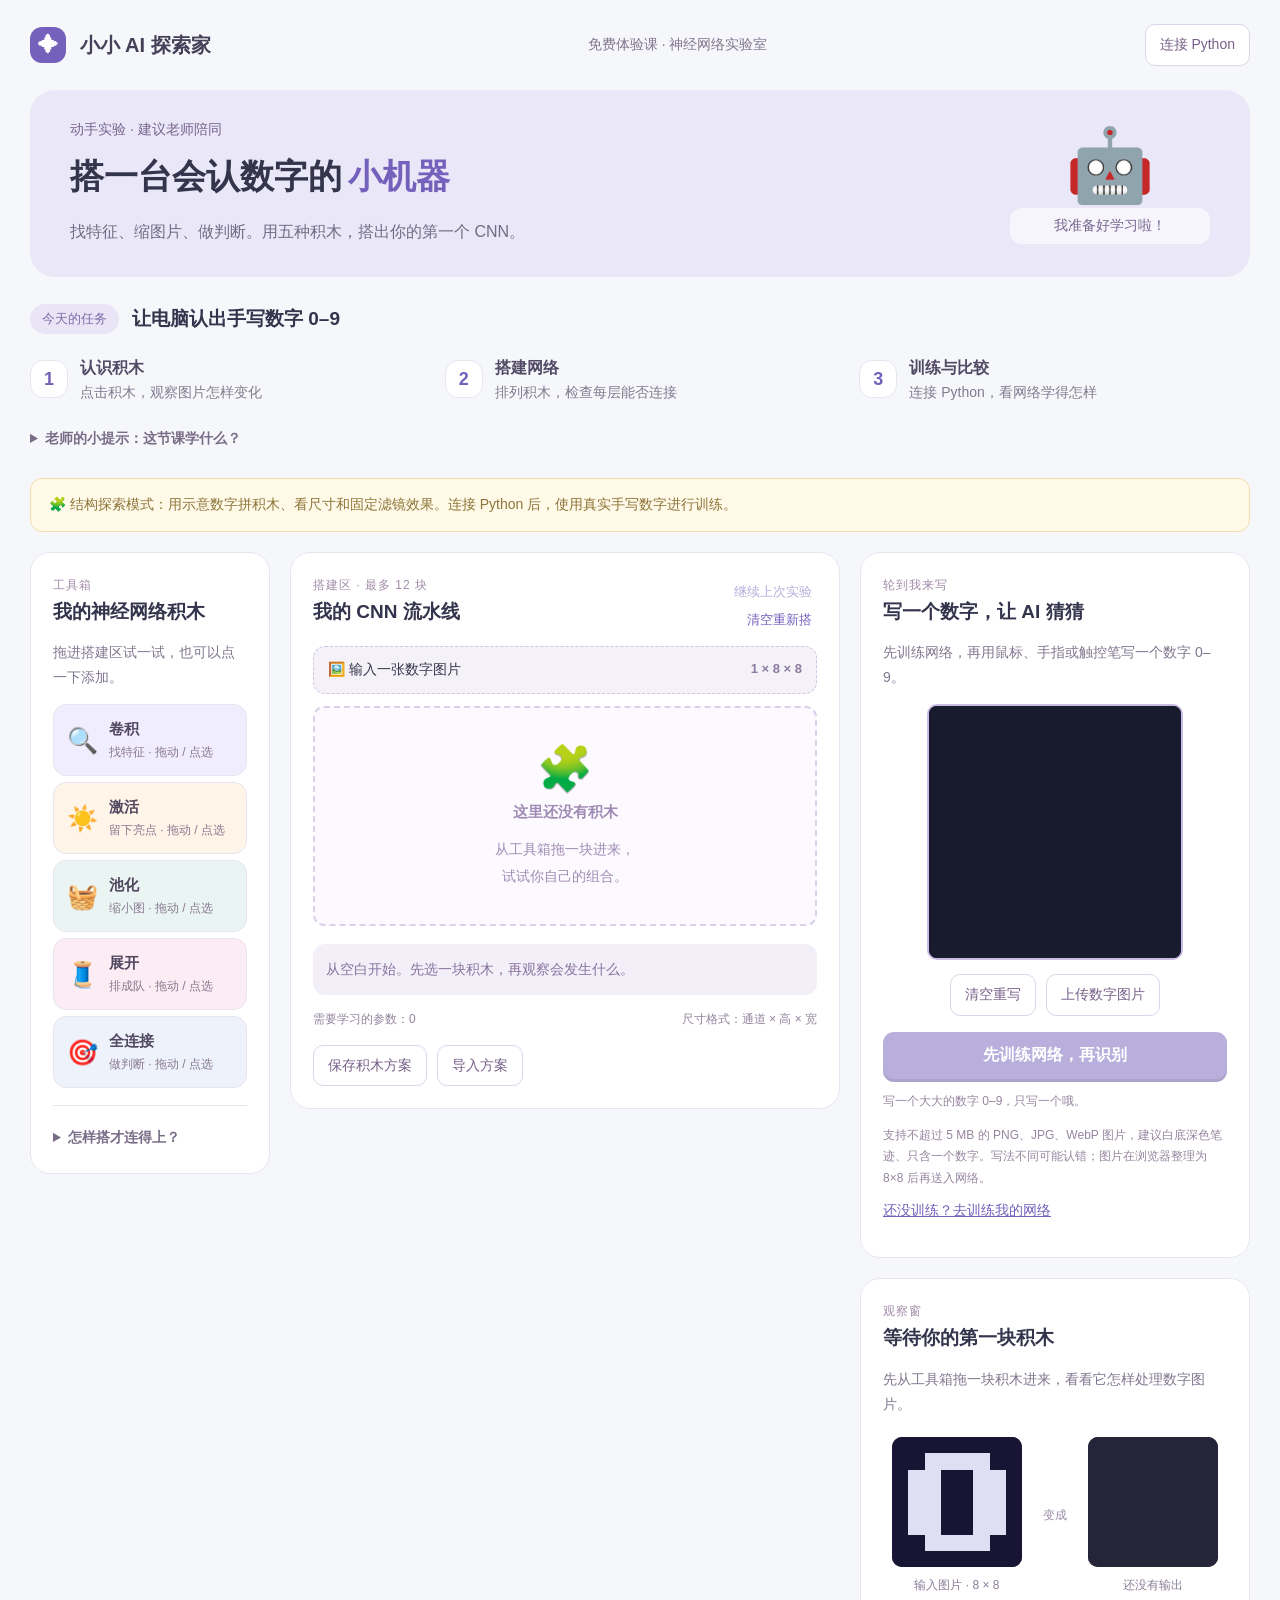
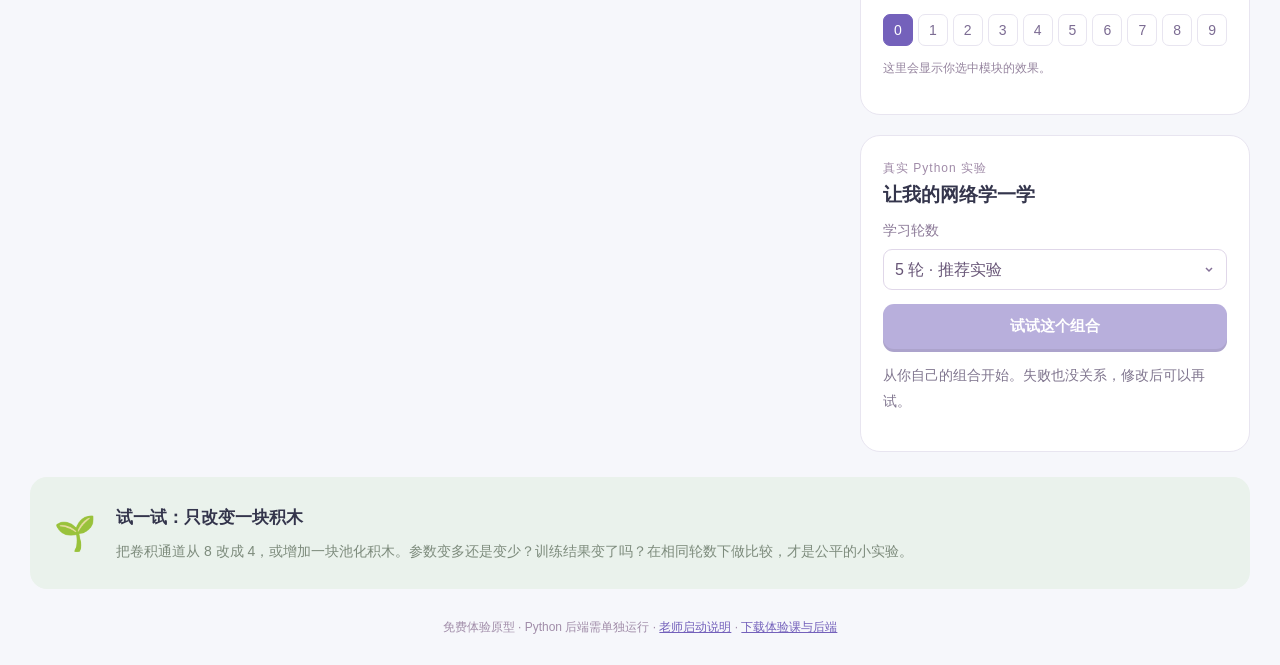
==== commit 408cd8f1: "Start CNN lab empty and allow drag-and-drop experiments with failure feedback" ====
--- a/cnn.html
+++ b/cnn.html
@@ -1,12 +1,12 @@
 <!doctype html>
-<html lang="zh-CN"><head><meta charset="utf-8"><meta name="viewport" content="width=device-width,initial-scale=1"><title>小小 CNN 搭建师 · 免费体验课</title><meta name="description" content="拼接卷积、激活、池化、展开和全连接模块，用 Python 和 PyTorch 训练自己的数字识别网络。"><link rel="stylesheet" href="cnn.css?v=handwrite1"></head>
+<html lang="zh-CN"><head><meta charset="utf-8"><meta name="viewport" content="width=device-width,initial-scale=1"><title>小小 CNN 搭建师 · 免费体验课</title><meta name="description" content="拼接卷积、激活、池化、展开和全连接模块，用 Python 和 PyTorch 训练自己的数字识别网络。"><link rel="stylesheet" href="cnn.css?v=freebuild1"></head>
 <body><header><a class="brand" href="index.html"><span>✦</span> 小小 AI 探索家</a><span class="course-label">免费体验课 · 神经网络实验室</span><button id="connection-button" class="secondary">连接 Python</button></header>
 <main><section class="hero"><div><span class="eyebrow">动手实验 · 建议老师陪同</span><h1>搭一台会认数字的<span>小机器</span></h1><p>找特征、缩图片、做判断。用五种积木，搭出你的第一个 CNN。</p></div><div class="hero-robot" aria-hidden="true">🤖<span>我准备好学习啦！</span></div></section>
-<section class="lesson"><div class="lesson-head"><span class="pill">今天的任务</span><h2>让电脑认出手写数字 0–9</h2></div><div class="steps"><div><b>1</b><span><strong>认识积木</strong>点击积木，观察图片怎样变化</span></div><div><b>2</b><span><strong>搭建网络</strong>排列积木，检查每层能否连接</span></div><div><b>3</b><span><strong>训练与比较</strong>连接 Python，看网络学得怎样</span></div></div><details><summary>老师的小提示：这节课学什么？</summary><p>先用“找特征、缩小、展开、做判断”理解流程，再认识卷积、激活、池化和全连接的专业名称。建议第一次保持默认网络，只改变一个参数，比较两次实验。幼儿可由老师操作训练，重点观察图片的变化。</p><p>训练使用 sklearn 自带的 8×8 手写数字数据，固定划分 1437 张训练图片和 360 张测试图片。准确率来自独立测试图片，不保证每次都能识别正确。</p></details></section>
+<section class="lesson"><div class="lesson-head"><span class="pill">今天的任务</span><h2>让电脑认出手写数字 0–9</h2></div><div class="steps"><div><b>1</b><span><strong>认识积木</strong>点击积木，观察图片怎样变化</span></div><div><b>2</b><span><strong>搭建网络</strong>排列积木，检查每层能否连接</span></div><div><b>3</b><span><strong>训练与比较</strong>连接 Python，看网络学得怎样</span></div></div><details><summary>老师的小提示：这节课学什么？</summary><p>先用“找特征、缩小、展开、做判断”理解流程，再认识卷积、激活、池化和全连接的专业名称。从空白流水线开始，先让孩子自由拖入模块。遇到失败时观察提示，只调整一处后再次尝试。幼儿可由老师操作训练，重点观察图片的变化。</p><p>训练使用 sklearn 自带的 8×8 手写数字数据，固定划分 1437 张训练图片和 360 张测试图片。准确率来自独立测试图片，不保证每次都能识别正确。</p></details></section>
 <div class="mode-banner" id="mode-banner" role="status">🧩 结构探索模式：用示意数字拼积木、看尺寸和固定滤镜效果。连接 Python 后，使用真实手写数字进行训练。</div>
-<section class="workspace"><aside class="panel palette"><div class="panel-heading"><span class="small-label">工具箱</span><h2>我的神经网络积木</h2></div><p class="muted">点一下，把积木加到最下面。</p><div id="palette"></div><details class="guide"><summary>怎样搭才连得上？</summary><p>卷积 / 激活 / 池化 → 展开 → 全连接。</p><p>最后一块全连接的输出数要设成 10，表示数字 0–9。先试默认组合，再慢慢改。</p></details></aside>
-<section class="panel builder"><div class="panel-heading builder-heading"><div><span class="small-label">搭建区 · 最多 12 块</span><h2>我的 CNN 流水线</h2></div><button class="text-button" id="reset">恢复示例</button></div><div class="input-node"><span>🖼️ 输入一张数字图片</span><b>1 × 8 × 8</b></div><div id="layers"></div><div id="validation" class="validation" role="status"></div><div class="network-stats"><span id="param-count"></span><span>尺寸格式：通道 × 高 × 宽</span></div><div class="file-controls"><button id="export" class="secondary">保存积木方案</button><label class="file-button">导入方案<input id="import" type="file" accept=".json,application/json"></label></div></section>
+<section class="workspace"><aside class="panel palette"><div class="panel-heading"><span class="small-label">工具箱</span><h2>我的神经网络积木</h2></div><p class="muted">拖进搭建区试一试，也可以点一下添加。</p><div id="palette"></div><details class="guide"><summary>怎样搭才连得上？</summary><p>卷积 / 激活 / 池化 → 展开 → 全连接。</p><p>最后一块全连接的输出数要设成 10，表示数字 0–9。先试自己的组合，遇到问题再查看提示。</p></details></aside>
+<section class="panel builder"><div class="panel-heading builder-heading"><div><span class="small-label">搭建区 · 最多 12 块</span><h2>我的 CNN 流水线</h2></div><div class="builder-tools"><button class="text-button" id="resume">继续上次实验</button><button class="text-button" id="reset">清空重新搭</button></div></div><div class="input-node"><span>🖼️ 输入一张数字图片</span><b>1 × 8 × 8</b></div><div id="layers" aria-label="神经网络积木搭建区"></div><div id="drag-status" class="sr-only" role="status"></div><div id="validation" class="validation" role="status"></div><div class="network-stats"><span id="param-count"></span><span>尺寸格式：通道 × 高 × 宽</span></div><div class="file-controls"><button id="export" class="secondary">保存积木方案</button><label class="file-button">导入方案<input id="import" type="file" accept=".json,application/json"></label></div></section>
 <aside class="right-column"><section class="panel handwriting"><div class="panel-heading"><span class="small-label">轮到我来写</span><h2>写一个数字，让 AI 猜猜</h2></div><p class="muted">先训练网络，再用鼠标、手指或触控笔写一个数字 0–9。</p><canvas id="handwriting-canvas" width="256" height="256" aria-label="手写数字画板，可使用鼠标、手指或触控笔书写"></canvas><div class="handwriting-actions"><button id="clear-handwriting" class="secondary">清空重写</button><button id="upload-handwriting-button" class="secondary">上传数字图片</button><input id="upload-handwriting" type="file" accept="image/png,image/jpeg,image/webp" hidden></div><button id="recognize-handwriting" class="primary" disabled>先训练网络，再识别</button><p id="handwriting-status" class="notice" role="status">写一个大大的数字 0–9，只写一个哦。</p><p class="notice">支持不超过 5 MB 的 PNG、JPG、WebP 图片，建议白底深色笔迹、只含一个数字。写法不同可能认错；图片在浏览器整理为 8×8 后再送入网络。</p><a class="train-shortcut" href="#training-panel">还没训练？去训练我的网络</a><div id="prediction" class="prediction" hidden></div></section><section class="panel observer"><div class="panel-heading"><span class="small-label">观察窗</span><h2 id="observer-title">图片怎样变了？</h2></div><p class="muted" id="observer-desc">点击一块积木，看看它的作用。</p><div class="image-pair"><div><canvas id="input-canvas" width="160" height="160" aria-label="输入数字图片"></canvas><small>输入图片 · 8 × 8</small></div><span class="separator">变成</span><div><canvas id="output-canvas" width="160" height="160" aria-label="当前层的输出"></canvas><small id="output-size">输出特征图</small></div></div><div class="sample-choices" id="sample-choices" role="group" aria-label="选择数字图片"></div><p class="notice" id="preview-note">这里使用固定滤镜演示模块作用，不是训练后的结果。</p><div id="feature-maps" class="feature-maps"></div></section>
-<section class="panel training" id="training-panel"><div class="panel-heading"><span class="small-label">真实 Python 实验</span><h2>让我的网络学一学</h2></div><label for="epochs">学习轮数</label><select id="epochs"><option value="1">1 轮 · 快速看看</option><option value="3">3 轮 · 小试身手</option><option value="5" selected>5 轮 · 推荐实验</option><option value="8">8 轮 · 多学一会儿</option></select><button id="train" class="primary" disabled>连接 Python 后开始训练</button><button id="cancel" class="secondary" hidden>停止这次实验</button><p id="training-status" class="muted" aria-live="polite">不会生成虚构的训练成绩。</p><div id="metrics" hidden><div class="metrics-row"><div><small>测试集准确率</small><strong id="accuracy">—</strong></div><div><small>训练损失</small><strong id="loss">—</strong></div></div><svg id="chart" viewBox="0 0 300 110" role="img" aria-label="各轮测试准确率变化"></svg><p class="notice">横轴：学习轮次 · 纵轴：测试准确率（0–100%）。训练损失越低，表示模型对训练图片的判断更接近正确答案。</p></div><div id="history" class="history"></div></section></aside></section>
+<section class="panel training" id="training-panel"><div class="panel-heading"><span class="small-label">真实 Python 实验</span><h2>让我的网络学一学</h2></div><label for="epochs">学习轮数</label><select id="epochs"><option value="1">1 轮 · 快速看看</option><option value="3">3 轮 · 小试身手</option><option value="5" selected>5 轮 · 推荐实验</option><option value="8">8 轮 · 多学一会儿</option></select><button id="train" class="primary" disabled>连接 Python 后开始训练</button><button id="cancel" class="secondary" hidden>停止这次实验</button><p id="training-status" class="muted" aria-live="polite">从你自己的组合开始。失败也没关系，修改后可以再试。</p><div id="experiment-log" aria-live="polite"></div><div id="metrics" hidden><div class="metrics-row"><div><small>测试集准确率</small><strong id="accuracy">—</strong></div><div><small>训练损失</small><strong id="loss">—</strong></div></div><svg id="chart" viewBox="0 0 300 110" role="img" aria-label="各轮测试准确率变化"></svg><p class="notice">横轴：学习轮次 · 纵轴：测试准确率（0–100%）。训练损失越低，表示模型对训练图片的判断更接近正确答案。</p></div><div id="history" class="history"></div></section></aside></section>
 <section class="challenge"><span>🌱</span><div><h2>试一试：只改变一块积木</h2><p>把卷积通道从 8 改成 4，或增加一块池化积木。参数变多还是变少？训练结果变了吗？在相同轮数下做比较，才是公平的小实验。</p></div></section><footer>免费体验原型 · Python 后端需单独运行 · <a href="cnn-backend/使用说明.txt">老师启动说明</a> · <a href="cnn-backend/体验课源码.zip">下载体验课与后端</a></footer></main>
-<dialog id="connection"><div class="dialog-heading"><h2>连接 Python 实验室</h2><button id="close-connection" class="text-button" aria-label="关闭">关闭</button></div><p>网页负责拼积木，Python 负责真实训练。先按启动说明运行老师电脑上的后端。</p><form id="connect-form"><label for="api-url">后端地址</label><input id="api-url" type="url" required placeholder="http://127.0.0.1:8000"><label for="api-token">连接口令（老师设置后才需要）</label><input id="api-token" type="password" autocomplete="off" placeholder="只在当前页面内存中使用"><p class="notice">本机实验推荐直接打开 Python 提供的页面，避免浏览器限制从 HTTPS 网站访问本机。云端后端请使用 HTTPS。</p><div class="dialog-actions"><button class="primary" id="connect-submit">检查并连接</button><button type="button" class="secondary" id="disconnect">断开连接</button></div></form><p id="connection-status" role="status"></p><p><a href="http://127.0.0.1:8000/" target="_blank" rel="noopener noreferrer">已启动本机后端？打开本机体验课</a></p><p><a href="cnn-backend/使用说明.txt">查看启动说明</a></p></dialog><div id="toast" role="status"></div><script src="cnn-core.js?v=handwrite1"></script><script src="cnn-handwriting.js?v=handwrite1"></script><script src="cnn.js?v=handwrite1"></script></body></html>
+<dialog id="connection"><div class="dialog-heading"><h2>连接 Python 实验室</h2><button id="close-connection" class="text-button" aria-label="关闭">关闭</button></div><p>网页负责拼积木，Python 负责真实训练。先按启动说明运行老师电脑上的后端。</p><form id="connect-form"><label for="api-url">后端地址</label><input id="api-url" type="url" required placeholder="http://127.0.0.1:8000"><label for="api-token">连接口令（老师设置后才需要）</label><input id="api-token" type="password" autocomplete="off" placeholder="只在当前页面内存中使用"><p class="notice">本机实验推荐直接打开 Python 提供的页面，避免浏览器限制从 HTTPS 网站访问本机。云端后端请使用 HTTPS。</p><div class="dialog-actions"><button class="primary" id="connect-submit">检查并连接</button><button type="button" class="secondary" id="disconnect">断开连接</button></div></form><p id="connection-status" role="status"></p><p><a href="http://127.0.0.1:8000/" target="_blank" rel="noopener noreferrer">已启动本机后端？打开本机体验课</a></p><p><a href="cnn-backend/使用说明.txt">查看启动说明</a></p></dialog><div id="toast" role="status"></div><script src="cnn-core.js?v=freebuild1"></script><script src="cnn-handwriting.js?v=freebuild1"></script><script src="cnn.js?v=freebuild1"></script></body></html>
--- a/cnn.css
+++ b/cnn.css
@@ -1,3 +1,4 @@
 :root{font-family:"Microsoft YaHei","PingFang SC",sans-serif;color:#34354c;background:#f6f7fb;font-size:16px;--purple:#7461bb;--line:#e8e5f0}*{box-sizing:border-box}body{margin:0}button,input,select{font:inherit}button,a,input,select,summary{touch-action:manipulation}button{cursor:pointer;transition:background .15s,transform .15s}button:hover:not(:disabled){transform:translateY(-1px)}button:disabled{opacity:.5;cursor:not-allowed}button:focus-visible,a:focus-visible,input:focus-visible,select:focus-visible,summary:focus-visible{outline:3px solid #987acb;outline-offset:3px}button[hidden],[hidden]{display:none!important}header{max-width:1440px;margin:auto;height:90px;padding:0 30px;display:flex;align-items:center;justify-content:space-between;gap:18px}.brand{font-weight:bold;color:#434057;text-decoration:none;font-size:20px}.brand>span{display:inline-grid;place-items:center;width:36px;height:36px;background:var(--purple);color:white;border-radius:12px;margin-right:8px}.course-label{font-size:14px;color:#81758e}main{max-width:1440px;margin:auto;padding:0 30px}.hero{border-radius:25px;background:#eae7f8;display:flex;align-items:center;justify-content:space-between;padding:30px 40px;gap:20px}.eyebrow{color:#76658f;font-size:14px}h1{font-size:34px;margin:12px 0;line-height:1.5}h1 span{color:var(--purple);margin-left:6px}.hero p{color:#736c85;line-height:1.8;margin-bottom:0}.hero-robot{font-size:72px;text-align:center;min-width:200px}.hero-robot span{display:block;font-size:14px;color:#76658f;background:#fff9;border-radius:12px;padding:9px}h2{font-size:19px;line-height:1.5;margin:4px 0 12px}.lesson{margin:27px 0}.lesson-head{display:flex;align-items:center;gap:13px}.lesson-head h2{margin:0}.pill{font-size:13px;color:#7e6caa;background:#eae5f6;padding:6px 12px;border-radius:20px}.steps{display:grid;grid-template-columns:repeat(3,1fr);gap:24px;margin:20px 0}.steps>div{display:flex;gap:12px;align-items:center;font-size:14px;color:#837a90;line-height:1.7}.steps b{width:38px;height:38px;display:grid;place-items:center;background:#fff;border:1px solid var(--line);border-radius:13px;flex-shrink:0;color:var(--purple);font-size:18px}.steps strong{display:block;color:#524a65;font-size:16px}details{font-size:14px;color:#786c87;line-height:1.9}summary{cursor:pointer;font-weight:bold}details p{margin:10px 0}.mode-banner{background:#fff9e8;border:1px solid #f2dfad;color:#8d7538;border-radius:12px;padding:13px 18px;font-size:14px;line-height:1.8;margin:20px 0}.mode-banner.connected{background:#edf6ee;border-color:#d5e8d6;color:#477654}.workspace{display:grid;grid-template-columns:240px minmax(310px,1fr) minmax(320px,390px);gap:20px;align-items:start}.panel{border:1px solid var(--line);border-radius:20px;background:#fff;padding:22px;min-width:0}.panel-heading{margin-bottom:8px}.small-label{font-size:12px;letter-spacing:1px;color:#a08ba8}.muted{font-size:14px;line-height:1.8;color:#80768f}.palette-button{width:100%;text-align:left;border:1px solid var(--line);border-radius:13px;margin:6px 0;padding:13px;background:#fbfaff;color:#514860;min-height:72px;display:flex;gap:11px;align-items:center}.palette-button>span{font-size:25px}.palette-button strong{display:block;font-size:15px}.palette-button small{display:block;font-size:12px;color:#897890;margin-top:5px}.palette-button.conv{background:#f0edff}.palette-button.relu{background:#fff4e8}.palette-button.pool{background:#eaf5f3}.palette-button.flatten{background:#fcecf3}.palette-button.dense{background:#edf2fb}.guide{border-top:1px solid var(--line);padding-top:18px;margin-top:17px}.builder-heading{display:flex;justify-content:space-between;gap:12px;align-items:center}.text-button{background:none;border:0;color:var(--purple);font-size:13px;padding:5px}.input-node{background:#f4f2f8;border:1px dashed #cfc5e1;border-radius:12px;padding:14px;display:flex;justify-content:space-between;gap:12px;font-size:14px}.input-node b{font-size:13px;color:#8c7b9f}.layer{margin-top:14px;border:2px solid #e9e5f0;border-radius:14px;padding:14px;position:relative;cursor:pointer}.layer.selected{border-color:#9b86d1;background:#fcfaff}.layer.bad{border-color:#d9959e}.layer-header{display:flex;align-items:center;justify-content:space-between;gap:7px}.layer-header strong{font-size:15px}.layer-index{font-size:12px;color:#93839c;display:block;margin-bottom:4px}.layer-actions{display:flex;gap:6px}.layer-actions button{border:0;border-radius:7px;padding:7px;background:#f1edf7;color:#8d779d;font-size:12px}.layer-shape{font-size:13px;color:#8a7a98;margin-top:11px}.layer-options{display:flex;flex-wrap:wrap;gap:10px;margin-top:12px}.layer-options label{font-size:12px;color:#8b7c98;display:block}.layer-options select{width:auto;display:block;margin-top:5px;padding:7px 29px 7px 9px;font-size:13px}.layer-options input{width:auto}.validation{font-size:14px;background:#edf6ee;color:#48764d;padding:13px;border-radius:12px;line-height:1.8;margin-top:18px}.validation.error{background:#fff0ef;color:#9b5861}.network-stats{display:flex;justify-content:space-between;gap:8px;flex-wrap:wrap;font-size:12px;color:#93849e;line-height:1.8;margin:14px 0}.file-controls{display:flex;gap:10px;flex-wrap:wrap}.secondary,.file-button{border:1px solid #ddd5e9;background:#fff;border-radius:10px;padding:10px 14px;color:#776089;font-size:14px;display:inline-block;line-height:1.4}.file-button{cursor:pointer}.file-button input{display:none}.primary{border:0;background:var(--purple);color:white;border-radius:11px;padding:13px 18px;font-weight:bold;box-shadow:0 3px 0 #5c4a9a}.right-column{display:grid;gap:20px}.image-pair{display:flex;gap:12px;justify-content:space-between;align-items:center;margin:20px 0}.image-pair>div{flex:1;min-width:0;text-align:center}canvas{width:100%;max-width:130px;aspect-ratio:1;background:#202333;image-rendering:pixelated;border-radius:10px;display:block;margin:auto}.image-pair small{font-size:12px;display:block;color:#8b7d98;margin-top:10px}.separator{font-size:12px;color:#9a8aa6}.sample-choices{display:flex;gap:5px;flex-wrap:wrap}.sample-choices button{min-width:26px;min-height:32px;border:1px solid var(--line);border-radius:7px;background:white;color:#7c6c93;flex:1;font-size:14px}.sample-choices button.selected{background:var(--purple);color:white;border-color:var(--purple)}.notice{font-size:12px;color:#96859f;line-height:1.8}.feature-maps{display:flex;gap:8px;margin-top:12px;flex-wrap:wrap}.feature-maps>div{max-width:64px;flex:1;font-size:12px;text-align:center;color:#94819d}.feature-maps canvas{margin-bottom:4px;min-width:40px}.training label{font-size:14px;color:#8c7a98}select,input{border:1px solid #e0d7e9;border-radius:9px;background:white;color:#685677;padding:11px;width:100%}select{appearance:none;background-image:url("data:image/svg+xml,%3Csvg xmlns='http://www.w3.org/2000/svg' width='12' height='12' viewBox='0 0 12 12'%3E%3Cpath d='m3 4 3 3 3-3' fill='none' stroke='%23847198' stroke-width='1.5'/%3E%3C/svg%3E");background-repeat:no-repeat;background-position:right 11px center;padding-right:30px}.training select{margin:9px 0 14px}.training>.primary{width:100%;font-size:15px}.training>.secondary{width:100%;margin-top:12px}.metrics-row{display:flex;justify-content:space-between;gap:12px}.metrics-row small{display:block;font-size:12px;color:#95839f}.metrics-row strong{display:block;font-size:28px;color:var(--purple);margin-top:8px}#chart{width:100%;margin-top:15px;background:#f9f7fc;border-radius:12px}.prediction{background:#f1edf9;border-radius:12px;padding:14px;font-size:14px;color:#7e6495;line-height:1.9}.prediction strong{font-size:21px}.history{font-size:12px;color:#8c7b9b;line-height:1.8;margin-top:15px}.history-item{border-top:1px dashed var(--line);padding-top:10px;margin-top:10px}.challenge{margin-top:25px;padding:24px;background:#eaf2ec;border-radius:17px;display:flex;gap:20px;align-items:center}.challenge>span{font-size:34px}.challenge h2{font-size:17px;margin-bottom:8px}.challenge p{font-size:14px;color:#7d8b7c;line-height:1.9;margin:0}footer{text-align:center;color:#a18da9;font-size:12px;padding:26px 0;line-height:2}a{color:var(--purple)}dialog{border:0;border-radius:22px;width:min(580px,94vw);padding:26px;color:#5b4f6e;max-height:90vh;box-shadow:0 20px 90px #27203733}dialog::backdrop{background:#29203966;backdrop-filter:blur(3px)}dialog p{font-size:14px;line-height:1.9}.dialog-heading{display:flex;justify-content:space-between;align-items:center}.dialog-heading h2{margin:0}dialog label{display:block;font-size:14px;margin:15px 0 8px}.dialog-actions{display:flex;gap:12px;flex-wrap:wrap}#toast{position:fixed;bottom:28px;left:50%;transform:translateX(-50%);max-width:90vw;display:none;border-radius:13px;background:#5e4c79;color:white;padding:12px 20px;z-index:5;font-size:14px}.empty{padding:25px;color:#9681a2;text-align:center;font-size:14px;line-height:1.9}@media(max-width:1160px){.workspace{grid-template-columns:200px 1fr}.right-column{grid-column:1/-1;grid-template-columns:1fr 1fr}.hero h1{font-size:29px}.palette{padding:17px}.hero-robot{min-width:160px}}@media(max-width:680px){header{height:auto;padding:18px;flex-wrap:wrap}.brand{font-size:17px}.course-label{order:3;width:100%;font-size:13px}main{padding:0 15px}.hero{padding:23px}.hero h1{font-size:25px}.hero p{font-size:14px}.hero-robot{display:none}.steps{grid-template-columns:1fr;gap:13px}.lesson-head{align-items:flex-start}.lesson-head h2{font-size:18px}.pill{white-space:nowrap}.workspace{grid-template-columns:1fr}.right-column{grid-template-columns:1fr}.palette{padding:18px}.palette .muted{margin:5px 0}.palette #palette{display:grid;grid-template-columns:1fr 1fr;gap:8px}.palette-button{margin:0;min-height:67px;padding:10px;gap:8px}.palette-button>span{font-size:22px}.palette-button strong{font-size:14px}.palette-button small{font-size:12px}.guide{margin-top:12px;padding-top:12px}.layer-actions button{padding:8px}.panel{padding:19px}.challenge{padding:19px}.challenge>span{display:none}.image-pair canvas{max-width:145px}footer{font-size:12px}.steps strong{font-size:15px}}@media(prefers-reduced-motion:reduce){*{scroll-behavior:auto!important;transition:none!important}}
 
 .handwriting{text-align:left}.handwriting canvas{width:100%;max-width:256px;height:auto;touch-action:none;cursor:crosshair;image-rendering:auto;border:2px solid #c9bce5;background:#171b2d}.handwriting-actions{display:flex;justify-content:center;gap:10px;flex-wrap:wrap;margin:14px 0}.handwriting>.primary{width:100%;margin-top:2px}.train-shortcut{display:inline-block;font-size:14px;margin-bottom:15px}.handwriting .prediction{margin-top:8px}.right-column{grid-auto-flow:row}#training-panel{scroll-margin-top:20px}@media(min-width:681px) and (max-width:1160px){.right-column{grid-template-columns:1fr 1fr}.right-column .training{grid-column:1/-1}}
+.palette-button{touch-action:none;cursor:grab}.palette-button:active,.drag-handle:active{cursor:grabbing}.drag-handle{display:inline-block;border:0;background:#eee8f7;color:#80669b;border-radius:7px;padding:6px 9px;font-size:13px;touch-action:none;cursor:grab;float:right;margin:0 8px 6px 0}.drop-slot{min-height:30px;border:2px dashed #d9d0ea;border-radius:11px;display:flex;align-items:center;justify-content:center;margin-top:12px;color:#a08cb4;font-size:12px;background:#fcfaff;transition:background .12s,border-color .12s}.drop-slot.drop-active{background:#e7ddfa;border-color:#8b6abc;color:#715099}.drop-slot.empty-drop{min-height:220px;flex-direction:column;font-size:15px;padding:25px;text-align:center}.empty-drop>span{font-size:45px;margin-bottom:8px}.empty-drop>p{font-size:14px;margin-bottom:0;line-height:1.9}.layer{margin-top:8px}.builder-tools{display:flex;flex-direction:column;align-items:flex-end}.drag-ghost{position:fixed;z-index:10000;pointer-events:none;max-width:230px;background:#8467b3;color:white;padding:13px 18px;border-radius:13px;box-shadow:0 8px 28px #52416c44;font-size:15px;transform:rotate(-3deg)}.is-dragging{user-select:none}.sr-only{position:absolute;width:1px;height:1px;overflow:hidden;clip-path:inset(50%)}.attempt{padding:10px 13px;border-radius:10px;font-size:13px;line-height:1.8;margin:10px 0}.attempt.retry{background:#fff2e6;color:#9a7953}.attempt.passed{background:#edf6ee;color:#5c8865}.builder .validation:not(.error){background:#f3eff9;color:#87739d}@media(max-width:680px){.drop-slot{min-height:38px}.builder-tools{gap:4px}.drag-handle{font-size:12px;padding:7px}.layer-actions{gap:4px}}
